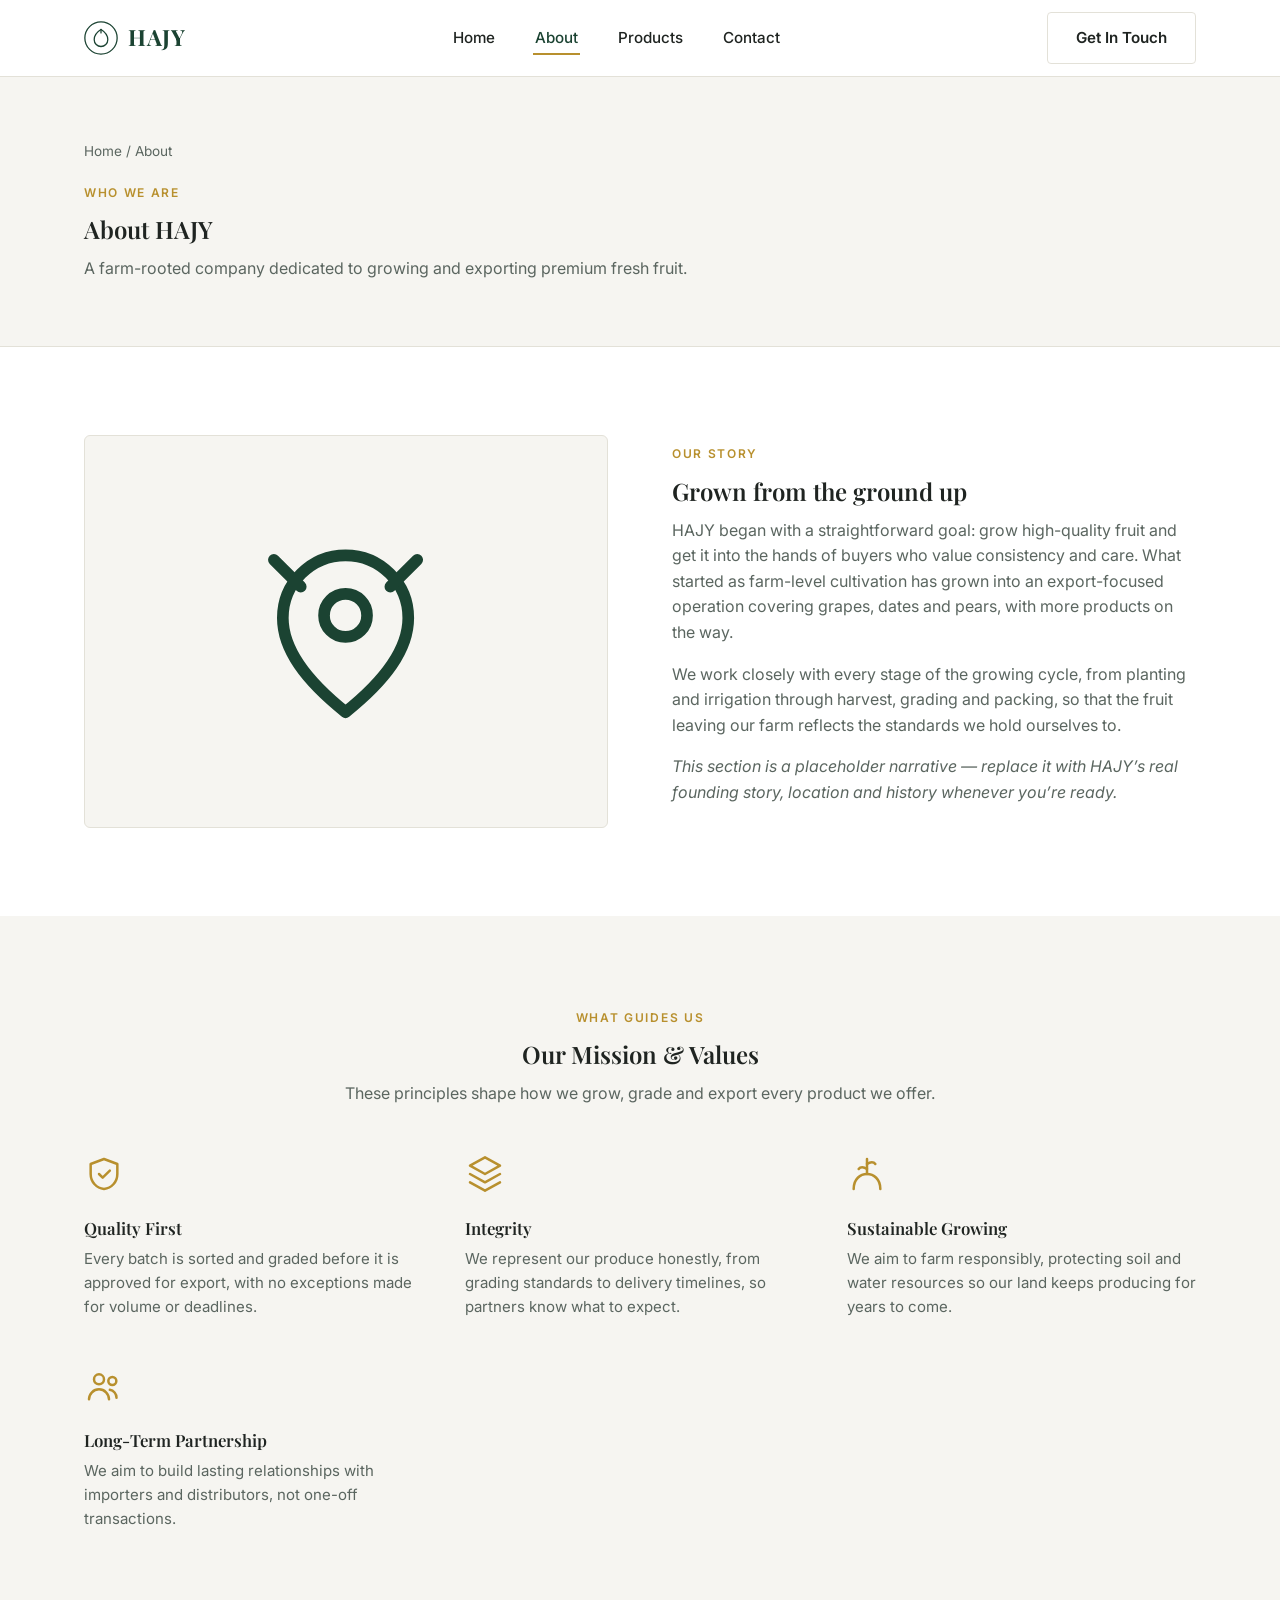
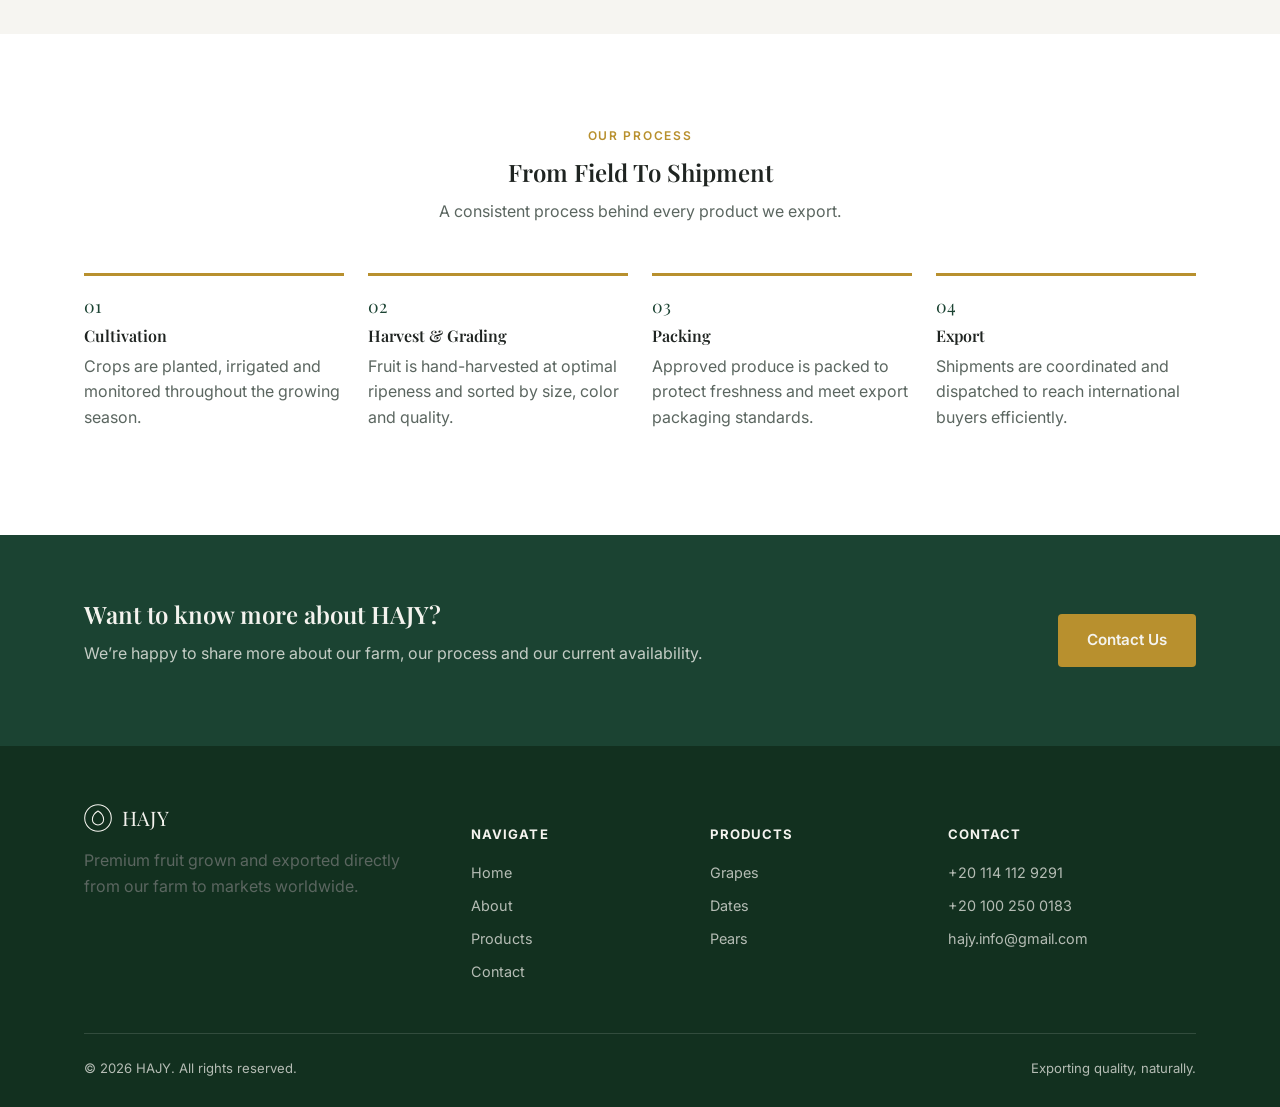
==== about.html @ 9b1b943a "Everything with placeholders" ====
<!DOCTYPE html>
<html lang="en">
<head>
<meta charset="UTF-8">
<meta name="viewport" content="width=device-width, initial-scale=1.0">
<title>About | HAJY</title>
<meta name="description" content="Learn about HAJY, a farm dedicated to growing and exporting premium grapes, dates and pears.">
<link rel="preconnect" href="https://fonts.googleapis.com">
<link href="https://fonts.googleapis.com/css2?family=Playfair+Display:wght@600;700&family=Inter:wght@400;500;600;700&display=swap" rel="stylesheet">
<link rel="stylesheet" href="css/styles.css">
</head>
<body>

<header class="site-header">
  <div class="container nav">
    <a href="index.html" class="brand">
      <svg class="brand-mark" viewBox="0 0 40 40" fill="none" xmlns="http://www.w3.org/2000/svg">
        <circle cx="20" cy="20" r="19" stroke="currentColor" stroke-width="1.5"/>
        <path d="M20 10c-5 3-8 7-8 12a8 8 0 0 0 16 0c0-5-3-9-8-12Z" stroke="currentColor" stroke-width="1.5" stroke-linejoin="round"/>
        <path d="M20 10v4" stroke="currentColor" stroke-width="1.5" stroke-linecap="round"/>
      </svg>
      HAJY
    </a>
    <nav>
      <ul class="nav-links">
        <li><a href="index.html">Home</a></li>
        <li><a href="about.html" aria-current="page">About</a></li>
        <li><a href="products.html">Products</a></li>
        <li><a href="contact.html">Contact</a></li>
      </ul>
    </nav>
    <div class="nav-cta">
      <a href="contact.html" class="btn btn-outline">Get In Touch</a>
      <button class="nav-toggle" aria-label="Toggle menu" aria-expanded="false">
        <span></span><span></span><span></span>
      </button>
    </div>
  </div>
</header>

<section class="page-header">
  <div class="container">
    <div class="breadcrumb"><a href="index.html">Home</a> / About</div>
    <span class="eyebrow">Who We Are</span>
    <h1>About HAJY</h1>
    <p>A farm-rooted company dedicated to growing and exporting premium fresh fruit.</p>
  </div>
</section>

<section class="section">
  <div class="container">
    <div class="split">
      <div class="split-art">
        <svg viewBox="0 0 24 24" fill="none" stroke="currentColor" stroke-width="1.3" stroke-linecap="round" stroke-linejoin="round">
          <path d="M12 21c4.5-3.6 7-7 7-10.5A7 7 0 0 0 5 10.5C5 14 7.5 17.4 12 21Z"/>
          <circle cx="12" cy="10.2" r="2.4"/>
          <path d="M4 4l3 3M20 4l-3 3"/>
        </svg>
      </div>
      <div>
        <span class="eyebrow">Our Story</span>
        <h2>Grown from the ground up</h2>
        <p>HAJY began with a straightforward goal: grow high-quality fruit and get it into the hands of buyers who value consistency and care. What started as farm-level cultivation has grown into an export-focused operation covering grapes, dates and pears, with more products on the way.</p>
        <p>We work closely with every stage of the growing cycle, from planting and irrigation through harvest, grading and packing, so that the fruit leaving our farm reflects the standards we hold ourselves to.</p>
        <p><em>This section is a placeholder narrative &mdash; replace it with HAJY&rsquo;s real founding story, location and history whenever you&rsquo;re ready.</em></p>
      </div>
    </div>
  </div>
</section>

<section class="section section--alt">
  <div class="container">
    <div class="section-head center">
      <span class="eyebrow">What Guides Us</span>
      <h2>Our Mission &amp; Values</h2>
      <p>These principles shape how we grow, grade and export every product we offer.</p>
    </div>

    <div class="feature-grid">
      <div class="feature">
        <svg class="feature-icon" viewBox="0 0 24 24" fill="none" stroke="currentColor" stroke-width="1.5" stroke-linecap="round" stroke-linejoin="round">
          <path d="M12 3 4 6v6c0 5 3.6 8.4 8 9 4.4-.6 8-4 8-9V6l-8-3Z"/>
          <path d="m9 12 2.2 2.2L15.5 10"/>
        </svg>
        <h4>Quality First</h4>
        <p>Every batch is sorted and graded before it is approved for export, with no exceptions made for volume or deadlines.</p>
      </div>
      <div class="feature">
        <svg class="feature-icon" viewBox="0 0 24 24" fill="none" stroke="currentColor" stroke-width="1.5" stroke-linecap="round" stroke-linejoin="round">
          <path d="M12 2 3 7l9 5 9-5-9-5Z"/>
          <path d="M3 12l9 5 9-5"/>
          <path d="M3 17l9 5 9-5"/>
        </svg>
        <h4>Integrity</h4>
        <p>We represent our produce honestly, from grading standards to delivery timelines, so partners know what to expect.</p>
      </div>
      <div class="feature">
        <svg class="feature-icon" viewBox="0 0 24 24" fill="none" stroke="currentColor" stroke-width="1.5" stroke-linecap="round" stroke-linejoin="round">
          <path d="M4 21c0-6 4-9 8-9s8 3 8 9"/>
          <path d="M12 12V3"/>
          <path d="M12 6c2-1.5 4-1.5 5 0"/>
          <path d="M12 9c-2-1.5-4-1.5-5 0"/>
        </svg>
        <h4>Sustainable Growing</h4>
        <p>We aim to farm responsibly, protecting soil and water resources so our land keeps producing for years to come.</p>
      </div>
      <div class="feature">
        <svg class="feature-icon" viewBox="0 0 24 24" fill="none" stroke="currentColor" stroke-width="1.5" stroke-linecap="round" stroke-linejoin="round">
          <circle cx="9" cy="8" r="3"/>
          <circle cx="17" cy="9" r="2.4"/>
          <path d="M3 20c0-3.3 2.7-6 6-6s6 2.7 6 6"/>
          <path d="M15.5 14.3c2.3.3 4 2.3 4 4.7"/>
        </svg>
        <h4>Long-Term Partnership</h4>
        <p>We aim to build lasting relationships with importers and distributors, not one-off transactions.</p>
      </div>
    </div>
  </div>
</section>

<section class="section">
  <div class="container">
    <div class="section-head center">
      <span class="eyebrow">Our Process</span>
      <h2>From Field To Shipment</h2>
      <p>A consistent process behind every product we export.</p>
    </div>

    <div class="timeline">
      <div class="timeline-item">
        <div class="timeline-year">01</div>
        <h4>Cultivation</h4>
        <p>Crops are planted, irrigated and monitored throughout the growing season.</p>
      </div>
      <div class="timeline-item">
        <div class="timeline-year">02</div>
        <h4>Harvest &amp; Grading</h4>
        <p>Fruit is hand-harvested at optimal ripeness and sorted by size, color and quality.</p>
      </div>
      <div class="timeline-item">
        <div class="timeline-year">03</div>
        <h4>Packing</h4>
        <p>Approved produce is packed to protect freshness and meet export packaging standards.</p>
      </div>
      <div class="timeline-item">
        <div class="timeline-year">04</div>
        <h4>Export</h4>
        <p>Shipments are coordinated and dispatched to reach international buyers efficiently.</p>
      </div>
    </div>
  </div>
</section>

<section class="cta-band">
  <div class="container flex">
    <div>
      <h2>Want to know more about HAJY?</h2>
      <p>We&rsquo;re happy to share more about our farm, our process and our current availability.</p>
    </div>
    <a href="contact.html" class="btn btn-primary">Contact Us</a>
  </div>
</section>

<footer class="site-footer">
  <div class="container">
    <div class="footer-grid">
      <div>
        <div class="footer-brand">
          <svg viewBox="0 0 40 40" fill="none" xmlns="http://www.w3.org/2000/svg">
            <circle cx="20" cy="20" r="19" stroke="currentColor" stroke-width="1.5"/>
            <path d="M20 10c-5 3-8 7-8 12a8 8 0 0 0 16 0c0-5-3-9-8-12Z" stroke="currentColor" stroke-width="1.5" stroke-linejoin="round"/>
          </svg>
          HAJY
        </div>
        <p>Premium fruit grown and exported directly from our farm to markets worldwide.</p>
      </div>
      <div>
        <h5>Navigate</h5>
        <ul>
          <li><a href="index.html">Home</a></li>
          <li><a href="about.html">About</a></li>
          <li><a href="products.html">Products</a></li>
          <li><a href="contact.html">Contact</a></li>
        </ul>
      </div>
      <div>
        <h5>Products</h5>
        <ul>
          <li><a href="products.html#grapes">Grapes</a></li>
          <li><a href="products.html#dates">Dates</a></li>
          <li><a href="products.html#pears">Pears</a></li>
        </ul>
      </div>
      <div>
        <h5>Contact</h5>
        <ul>
          <li><a href="tel:+201141129291">+20 114 112 9291</a></li>
          <li><a href="tel:+201002500183">+20 100 250 0183</a></li>
          <li><a href="mailto:hajy.info@gmail.com">hajy.info@gmail.com</a></li>
        </ul>
      </div>
    </div>
    <div class="footer-bottom">
      <span>&copy; <span data-year>2026</span> HAJY. All rights reserved.</span>
      <span>Exporting quality, naturally.</span>
    </div>
  </div>
</footer>

<script src="js/main.js"></script>
</body>
</html>
---- css/styles.css ----
/* HAJY — shared styles */

:root {
  --color-primary: #1b4332;
  --color-primary-light: #2d6a4f;
  --color-primary-dark: #12301f;
  --color-accent: #b8902e;
  --color-accent-light: #d4af5a;
  --color-bg: #ffffff;
  --color-bg-alt: #f6f5f1;
  --color-bg-dark: #12301f;
  --color-text: #1f2421;
  --color-text-muted: #5b6660;
  --color-text-inverse: #f4f3ee;
  --color-border: #e3e1d8;

  --font-heading: "Playfair Display", Georgia, serif;
  --font-body: "Inter", -apple-system, "Segoe UI", sans-serif;

  --max-width: 1160px;
  --radius: 4px;
}

@media (prefers-color-scheme: dark) {
  :root {
    --color-bg: #14201a;
    --color-bg-alt: #182720;
    --color-text: #eceae3;
    --color-text-muted: #a9b2ab;
    --color-border: #263a30;
  }
}

* {
  box-sizing: border-box;
}

html {
  scroll-behavior: smooth;
}

body {
  margin: 0;
  font-family: var(--font-body);
  color: var(--color-text);
  background: var(--color-bg);
  line-height: 1.6;
  -webkit-font-smoothing: antialiased;
}

h1, h2, h3, h4 {
  font-family: var(--font-heading);
  font-weight: 600;
  line-height: 1.25;
  margin: 0 0 0.5em;
  color: var(--color-text);
}

p {
  margin: 0 0 1em;
  color: var(--color-text-muted);
}

a {
  color: var(--color-primary-light);
  text-decoration: none;
}

img {
  max-width: 100%;
  display: block;
}

.container {
  max-width: var(--max-width);
  margin: 0 auto;
  padding: 0 24px;
}

.eyebrow {
  display: inline-block;
  font-size: 0.75rem;
  letter-spacing: 0.14em;
  text-transform: uppercase;
  color: var(--color-accent);
  font-weight: 600;
  margin-bottom: 12px;
}

.section {
  padding: 88px 0;
}

.section--alt {
  background: var(--color-bg-alt);
}

.section-head {
  max-width: 640px;
  margin: 0 0 48px;
}

.section-head.center {
  margin-left: auto;
  margin-right: auto;
  text-align: center;
}

/* Buttons */
.btn {
  display: inline-flex;
  align-items: center;
  gap: 8px;
  padding: 13px 28px;
  border-radius: var(--radius);
  font-weight: 600;
  font-size: 0.95rem;
  border: 1px solid transparent;
  cursor: pointer;
  transition: background 0.2s ease, color 0.2s ease, border-color 0.2s ease;
}

.btn-primary {
  background: var(--color-primary);
  color: var(--color-text-inverse);
}

.btn-primary:hover {
  background: var(--color-primary-dark);
}

.btn-outline {
  background: transparent;
  border-color: var(--color-border);
  color: var(--color-text);
}

.btn-outline:hover {
  border-color: var(--color-primary);
  color: var(--color-primary);
}

/* Header / Nav */
.site-header {
  position: sticky;
  top: 0;
  z-index: 50;
  background: rgba(255, 255, 255, 0.92);
  backdrop-filter: saturate(180%) blur(10px);
  border-bottom: 1px solid var(--color-border);
}

@media (prefers-color-scheme: dark) {
  .site-header {
    background: rgba(20, 32, 26, 0.92);
  }
}

.nav {
  display: flex;
  align-items: center;
  justify-content: space-between;
  height: 76px;
}

.brand {
  display: flex;
  align-items: center;
  gap: 10px;
  font-family: var(--font-heading);
  font-size: 1.4rem;
  font-weight: 700;
  color: var(--color-primary);
  letter-spacing: 0.03em;
}

.brand-mark {
  width: 34px;
  height: 34px;
  flex-shrink: 0;
}

.nav-links {
  display: flex;
  align-items: center;
  gap: 36px;
  list-style: none;
  margin: 0;
  padding: 0;
}

.nav-links a {
  color: var(--color-text);
  font-weight: 500;
  font-size: 0.95rem;
  padding: 6px 2px;
  border-bottom: 2px solid transparent;
  transition: border-color 0.2s ease, color 0.2s ease;
}

.nav-links a:hover,
.nav-links a[aria-current="page"] {
  color: var(--color-primary);
  border-color: var(--color-accent);
}

.nav-cta {
  display: flex;
  align-items: center;
  gap: 18px;
}

.nav-toggle {
  display: none;
  background: none;
  border: none;
  cursor: pointer;
  padding: 8px;
}

.nav-toggle span {
  display: block;
  width: 24px;
  height: 2px;
  background: var(--color-text);
  margin: 5px 0;
  transition: transform 0.2s ease, opacity 0.2s ease;
}

@media (max-width: 860px) {
  .nav-links {
    position: fixed;
    top: 76px;
    left: 0;
    right: 0;
    background: var(--color-bg);
    border-bottom: 1px solid var(--color-border);
    flex-direction: column;
    align-items: flex-start;
    gap: 0;
    padding: 8px 24px 20px;
    transform: translateY(-8px);
    opacity: 0;
    pointer-events: none;
    transition: opacity 0.2s ease, transform 0.2s ease;
  }

  .nav-links.is-open {
    opacity: 1;
    transform: translateY(0);
    pointer-events: auto;
  }

  .nav-links li {
    width: 100%;
    padding: 10px 0;
    border-bottom: 1px solid var(--color-border);
  }

  .nav-links li:last-child {
    border-bottom: none;
  }

  .nav-cta .btn-outline {
    display: none;
  }

  .nav-toggle {
    display: block;
  }
}

/* Hero */
.hero {
  padding: 96px 0 80px;
  background: linear-gradient(180deg, var(--color-bg-alt) 0%, var(--color-bg) 100%);
  border-bottom: 1px solid var(--color-border);
}

.hero-grid {
  display: grid;
  grid-template-columns: 1.1fr 0.9fr;
  gap: 56px;
  align-items: center;
}

@media (max-width: 860px) {
  .hero-grid {
    grid-template-columns: 1fr;
  }
}

.hero h1 {
  font-size: clamp(2.2rem, 4vw, 3.2rem);
  margin-bottom: 20px;
}

.hero p.lead {
  font-size: 1.1rem;
  max-width: 520px;
}

.hero-actions {
  display: flex;
  gap: 16px;
  margin-top: 32px;
  flex-wrap: wrap;
}

.hero-art {
  position: relative;
  display: flex;
  align-items: center;
  justify-content: center;
  aspect-ratio: 1 / 1;
  background: var(--color-primary);
  border-radius: 8px;
  overflow: hidden;
}

.hero-art svg {
  width: 72%;
  height: 72%;
}

.stat-row {
  display: grid;
  grid-template-columns: repeat(3, 1fr);
  gap: 24px;
  margin-top: 56px;
  padding-top: 40px;
  border-top: 1px solid var(--color-border);
}

.stat-num {
  font-family: var(--font-heading);
  font-size: 2rem;
  color: var(--color-primary);
  margin-bottom: 4px;
}

.stat-label {
  font-size: 0.85rem;
  color: var(--color-text-muted);
  text-transform: uppercase;
  letter-spacing: 0.06em;
}

/* Category / product cards */
.card-grid {
  display: grid;
  grid-template-columns: repeat(3, 1fr);
  gap: 28px;
}

@media (max-width: 960px) {
  .card-grid {
    grid-template-columns: repeat(2, 1fr);
  }
}

@media (max-width: 640px) {
  .card-grid {
    grid-template-columns: 1fr;
  }
}

.category-card {
  background: var(--color-bg);
  border: 1px solid var(--color-border);
  border-radius: 6px;
  padding: 32px 28px;
  transition: transform 0.2s ease, box-shadow 0.2s ease;
}

.category-card:hover {
  transform: translateY(-4px);
  box-shadow: 0 16px 32px -20px rgba(18, 48, 31, 0.35);
}

.category-icon {
  width: 48px;
  height: 48px;
  margin-bottom: 20px;
  color: var(--color-primary);
}

.category-card h3 {
  font-size: 1.25rem;
  margin-bottom: 10px;
}

.category-card ul {
  margin: 16px 0 0;
  padding: 0;
  list-style: none;
}

.category-card ul li {
  font-size: 0.92rem;
  color: var(--color-text-muted);
  padding: 6px 0;
  border-top: 1px solid var(--color-border);
}

.category-card ul li:first-child {
  border-top: none;
}

.tag-link {
  display: inline-flex;
  align-items: center;
  gap: 6px;
  margin-top: 20px;
  font-weight: 600;
  font-size: 0.9rem;
  color: var(--color-primary);
}

/* Values / features */
.feature-grid {
  display: grid;
  grid-template-columns: repeat(3, 1fr);
  gap: 32px;
}

@media (max-width: 860px) {
  .feature-grid {
    grid-template-columns: 1fr;
  }
}

.feature {
  padding-left: 0;
}

.feature-icon {
  width: 40px;
  height: 40px;
  color: var(--color-accent);
  margin-bottom: 16px;
}

.feature h4 {
  font-size: 1.05rem;
  margin-bottom: 8px;
}

.feature p {
  font-size: 0.94rem;
}

/* Two column content block */
.split {
  display: grid;
  grid-template-columns: 1fr 1fr;
  gap: 64px;
  align-items: center;
}

@media (max-width: 860px) {
  .split {
    grid-template-columns: 1fr;
    gap: 32px;
  }
}

.split-art {
  background: var(--color-bg-alt);
  border: 1px solid var(--color-border);
  border-radius: 6px;
  aspect-ratio: 4 / 3;
  display: flex;
  align-items: center;
  justify-content: center;
}

.split-art svg {
  width: 55%;
  height: 55%;
  color: var(--color-primary);
}

/* Product detail sections on Products page */
.product-section {
  padding: 72px 0;
  border-bottom: 1px solid var(--color-border);
}

.product-section:last-of-type {
  border-bottom: none;
}

.product-header {
  display: flex;
  align-items: flex-end;
  justify-content: space-between;
  gap: 24px;
  margin-bottom: 36px;
  flex-wrap: wrap;
}

.product-header .icon-badge {
  width: 56px;
  height: 56px;
  border-radius: 50%;
  background: var(--color-bg-alt);
  color: var(--color-primary);
  display: flex;
  align-items: center;
  justify-content: center;
  margin-bottom: 14px;
}

.product-header .icon-badge svg {
  width: 28px;
  height: 28px;
}

.variety-grid {
  display: grid;
  grid-template-columns: repeat(4, 1fr);
  gap: 20px;
}

@media (max-width: 960px) {
  .variety-grid {
    grid-template-columns: repeat(2, 1fr);
  }
}

@media (max-width: 560px) {
  .variety-grid {
    grid-template-columns: 1fr;
  }
}

.variety-card {
  border: 1px solid var(--color-border);
  border-radius: 6px;
  padding: 20px;
  background: var(--color-bg);
}

.variety-swatch {
  width: 100%;
  height: 6px;
  border-radius: 3px;
  margin-bottom: 16px;
}

.variety-card h4 {
  font-size: 1rem;
  margin-bottom: 6px;
}

.variety-card p {
  font-size: 0.88rem;
  margin-bottom: 12px;
}

.variety-meta {
  display: flex;
  justify-content: space-between;
  font-size: 0.78rem;
  color: var(--color-text-muted);
  text-transform: uppercase;
  letter-spacing: 0.04em;
  border-top: 1px solid var(--color-border);
  padding-top: 10px;
}

.note-panel {
  margin-top: 48px;
  padding: 24px 28px;
  background: var(--color-bg-alt);
  border: 1px dashed var(--color-border);
  border-radius: 6px;
  font-size: 0.92rem;
}

.note-panel strong {
  color: var(--color-text);
}

/* Contact page */
.contact-grid {
  display: grid;
  grid-template-columns: 0.9fr 1.1fr;
  gap: 56px;
}

@media (max-width: 860px) {
  .contact-grid {
    grid-template-columns: 1fr;
  }
}

.contact-card {
  display: flex;
  gap: 16px;
  padding: 22px 0;
  border-bottom: 1px solid var(--color-border);
}

.contact-card:last-child {
  border-bottom: none;
}

.contact-icon {
  width: 42px;
  height: 42px;
  flex-shrink: 0;
  border-radius: 50%;
  background: var(--color-bg-alt);
  color: var(--color-primary);
  display: flex;
  align-items: center;
  justify-content: center;
}

.contact-icon svg {
  width: 20px;
  height: 20px;
}

.contact-card h4 {
  font-size: 0.95rem;
  margin-bottom: 4px;
}

.contact-card a,
.contact-card span {
  font-size: 0.95rem;
  color: var(--color-text-muted);
}

.contact-card a {
  color: var(--color-text);
  font-weight: 500;
}

.contact-card a:hover {
  color: var(--color-primary);
}

form.contact-form {
  background: var(--color-bg-alt);
  border: 1px solid var(--color-border);
  border-radius: 6px;
  padding: 36px;
}

.form-row {
  display: grid;
  grid-template-columns: 1fr 1fr;
  gap: 18px;
  margin-bottom: 18px;
}

@media (max-width: 520px) {
  .form-row {
    grid-template-columns: 1fr;
  }
}

.field {
  display: flex;
  flex-direction: column;
  gap: 6px;
  margin-bottom: 18px;
}

.field label {
  font-size: 0.82rem;
  font-weight: 600;
  color: var(--color-text);
}

.field input,
.field select,
.field textarea {
  font-family: var(--font-body);
  font-size: 0.95rem;
  padding: 11px 13px;
  border: 1px solid var(--color-border);
  border-radius: var(--radius);
  background: var(--color-bg);
  color: var(--color-text);
}

.field input:focus,
.field select:focus,
.field textarea:focus {
  outline: none;
  border-color: var(--color-primary);
}

.form-note {
  font-size: 0.82rem;
  color: var(--color-text-muted);
  margin-top: 14px;
}

.map-placeholder {
  border: 1px solid var(--color-border);
  border-radius: 6px;
  background: var(--color-bg-alt);
  aspect-ratio: 16/7;
  display: flex;
  align-items: center;
  justify-content: center;
  color: var(--color-text-muted);
  font-size: 0.85rem;
  margin-top: 40px;
}

/* CTA band */
.cta-band {
  background: var(--color-primary);
  color: var(--color-text-inverse);
  padding: 64px 0;
}

.cta-band h2 {
  color: var(--color-text-inverse);
}

.cta-band p {
  color: rgba(244, 243, 238, 0.78);
}

.cta-band .flex {
  display: flex;
  align-items: center;
  justify-content: space-between;
  gap: 24px;
  flex-wrap: wrap;
}

.cta-band .btn-primary {
  background: var(--color-accent);
}

.cta-band .btn-primary:hover {
  background: var(--color-accent-light);
}

/* Timeline (About page) */
.timeline {
  display: grid;
  grid-template-columns: repeat(4, 1fr);
  gap: 24px;
}

@media (max-width: 860px) {
  .timeline {
    grid-template-columns: repeat(2, 1fr);
  }
}

@media (max-width: 520px) {
  .timeline {
    grid-template-columns: 1fr;
  }
}

.timeline-item {
  border-top: 3px solid var(--color-accent);
  padding-top: 16px;
}

.timeline-year {
  font-family: var(--font-heading);
  font-size: 1.1rem;
  color: var(--color-primary);
  margin-bottom: 6px;
}

/* Footer */
.site-footer {
  background: var(--color-bg-dark);
  color: rgba(244, 243, 238, 0.72);
  padding: 56px 0 28px;
}

.footer-grid {
  display: grid;
  grid-template-columns: 1.4fr 0.8fr 0.8fr 1fr;
  gap: 40px;
  margin-bottom: 40px;
}

@media (max-width: 860px) {
  .footer-grid {
    grid-template-columns: 1fr 1fr;
  }
}

@media (max-width: 520px) {
  .footer-grid {
    grid-template-columns: 1fr;
  }
}

.footer-brand {
  display: flex;
  align-items: center;
  gap: 10px;
  font-family: var(--font-heading);
  font-size: 1.25rem;
  color: var(--color-text-inverse);
  margin-bottom: 14px;
}

.footer-brand svg {
  width: 28px;
  height: 28px;
}

.site-footer h5 {
  color: var(--color-text-inverse);
  font-size: 0.82rem;
  text-transform: uppercase;
  letter-spacing: 0.08em;
  margin-bottom: 16px;
}

.site-footer ul {
  list-style: none;
  margin: 0;
  padding: 0;
}

.site-footer li {
  margin-bottom: 10px;
  font-size: 0.9rem;
}

.site-footer a {
  color: rgba(244, 243, 238, 0.72);
}

.site-footer a:hover {
  color: var(--color-text-inverse);
}

.footer-bottom {
  border-top: 1px solid rgba(244, 243, 238, 0.14);
  padding-top: 24px;
  display: flex;
  justify-content: space-between;
  gap: 16px;
  flex-wrap: wrap;
  font-size: 0.82rem;
}

/* Page header (About / Products / Contact) */
.page-header {
  padding: 64px 0 48px;
  background: var(--color-bg-alt);
  border-bottom: 1px solid var(--color-border);
}

.page-header h1 {
  margin-bottom: 12px;
}

.breadcrumb {
  font-size: 0.85rem;
  color: var(--color-text-muted);
  margin-bottom: 16px;
}

.breadcrumb a {
  color: var(--color-text-muted);
}

.breadcrumb a:hover {
  color: var(--color-primary);
}
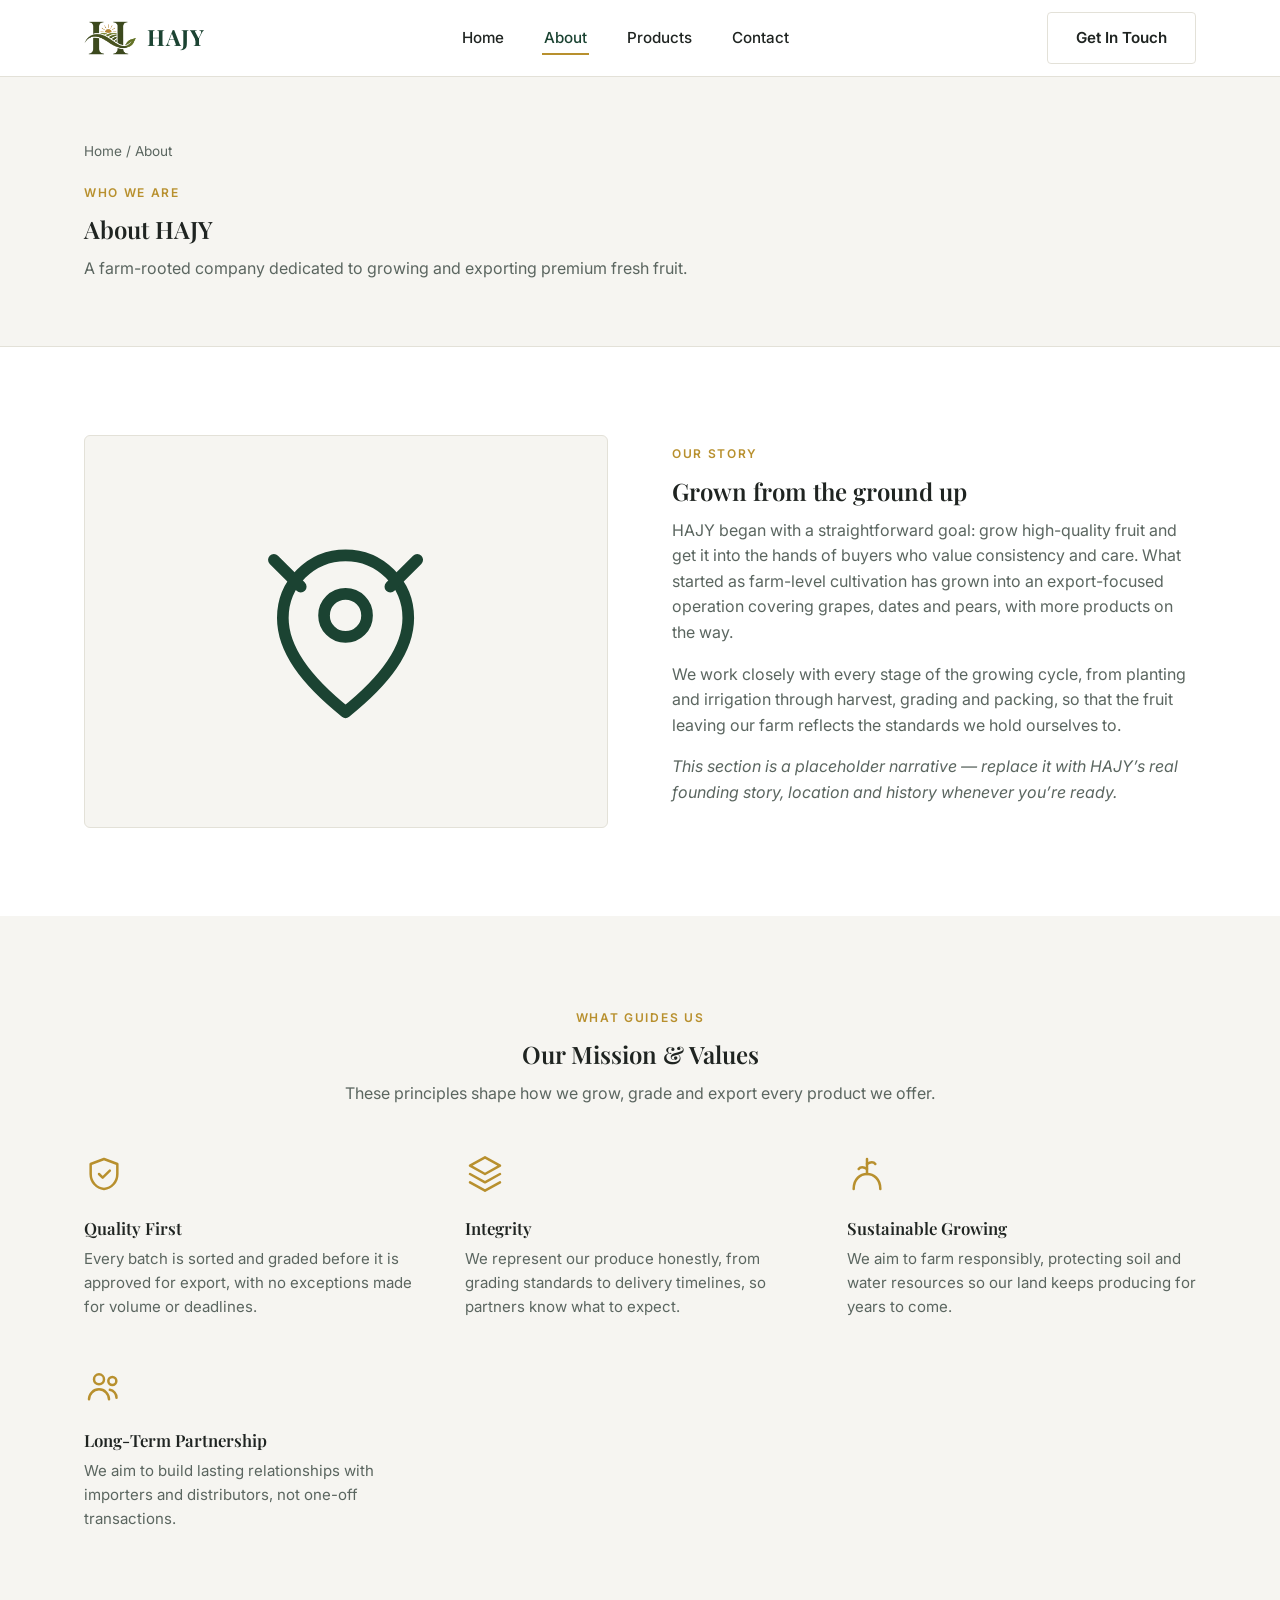
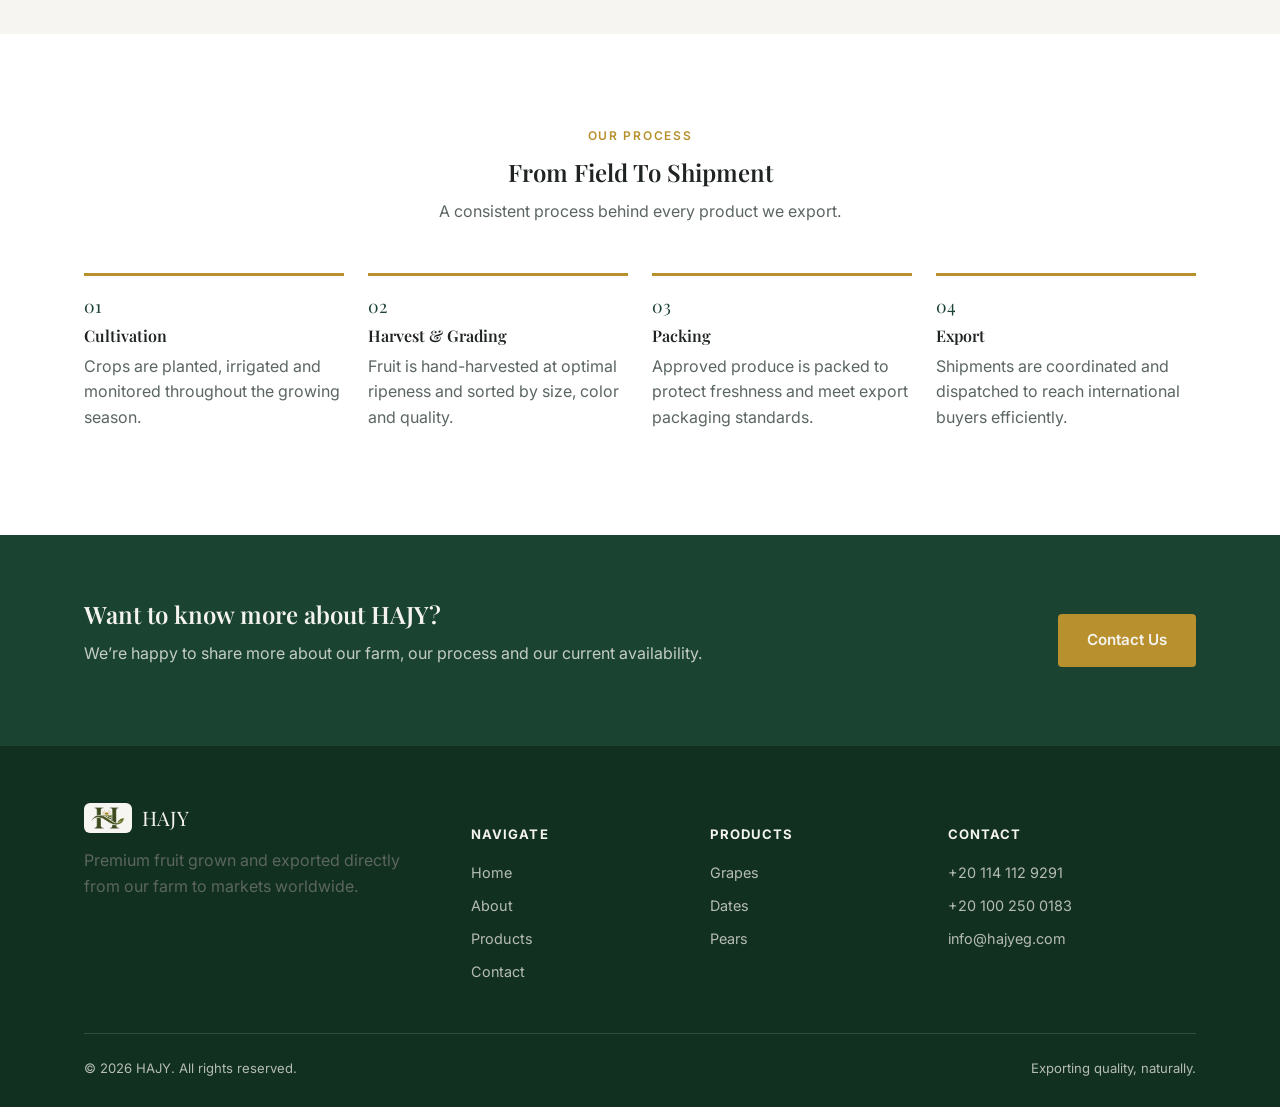
==== commit ea5e4538: "Logo and removing placeholders" ====
--- a/about.html
+++ b/about.html
@@ -7,6 +7,7 @@
 <meta name="description" content="Learn about HAJY, a farm dedicated to growing and exporting premium grapes, dates and pears.">
 <link rel="preconnect" href="https://fonts.googleapis.com">
 <link href="https://fonts.googleapis.com/css2?family=Playfair+Display:wght@600;700&family=Inter:wght@400;500;600;700&display=swap" rel="stylesheet">
+<link rel="icon" type="image/png" href="images/favicon.png">
 <link rel="stylesheet" href="css/styles.css">
 </head>
 <body>
@@ -14,11 +15,7 @@
 <header class="site-header">
   <div class="container nav">
     <a href="index.html" class="brand">
-      <svg class="brand-mark" viewBox="0 0 40 40" fill="none" xmlns="http://www.w3.org/2000/svg">
-        <circle cx="20" cy="20" r="19" stroke="currentColor" stroke-width="1.5"/>
-        <path d="M20 10c-5 3-8 7-8 12a8 8 0 0 0 16 0c0-5-3-9-8-12Z" stroke="currentColor" stroke-width="1.5" stroke-linejoin="round"/>
-        <path d="M20 10v4" stroke="currentColor" stroke-width="1.5" stroke-linecap="round"/>
-      </svg>
+      <img src="images/logo-mark.png" alt="HAJY logo" class="brand-mark">
       HAJY
     </a>
     <nav>
@@ -166,10 +163,7 @@
     <div class="footer-grid">
       <div>
         <div class="footer-brand">
-          <svg viewBox="0 0 40 40" fill="none" xmlns="http://www.w3.org/2000/svg">
-            <circle cx="20" cy="20" r="19" stroke="currentColor" stroke-width="1.5"/>
-            <path d="M20 10c-5 3-8 7-8 12a8 8 0 0 0 16 0c0-5-3-9-8-12Z" stroke="currentColor" stroke-width="1.5" stroke-linejoin="round"/>
-          </svg>
+          <span class="footer-mark-badge"><img src="images/logo-mark.png" alt="HAJY logo"></span>
           HAJY
         </div>
         <p>Premium fruit grown and exported directly from our farm to markets worldwide.</p>
@@ -196,7 +190,7 @@
         <ul>
           <li><a href="tel:+201141129291">+20 114 112 9291</a></li>
           <li><a href="tel:+201002500183">+20 100 250 0183</a></li>
-          <li><a href="mailto:hajy.info@gmail.com">hajy.info@gmail.com</a></li>
+          <li><a href="mailto:info@hajyeg.com">info@hajyeg.com</a></li>
         </ul>
       </div>
     </div>
--- a/css/styles.css
+++ b/css/styles.css
@@ -175,9 +175,10 @@
 }
 
 .brand-mark {
-  width: 34px;
   height: 34px;
+  width: auto;
   flex-shrink: 0;
+  display: block;
 }
 
 .nav-links {
@@ -713,6 +714,7 @@
   color: var(--color-text-muted);
   font-size: 0.85rem;
   margin-top: 40px;
+  overflow: hidden;
 }
 
 /* CTA band */
@@ -813,9 +815,19 @@
   margin-bottom: 14px;
 }
 
-.footer-brand svg {
-  width: 28px;
-  height: 28px;
+.footer-mark-badge {
+  display: inline-flex;
+  align-items: center;
+  background: var(--color-bg-alt);
+  border-radius: 6px;
+  padding: 4px 7px;
+  flex-shrink: 0;
+}
+
+.footer-mark-badge img {
+  height: 22px;
+  width: auto;
+  display: block;
 }
 
 .site-footer h5 {
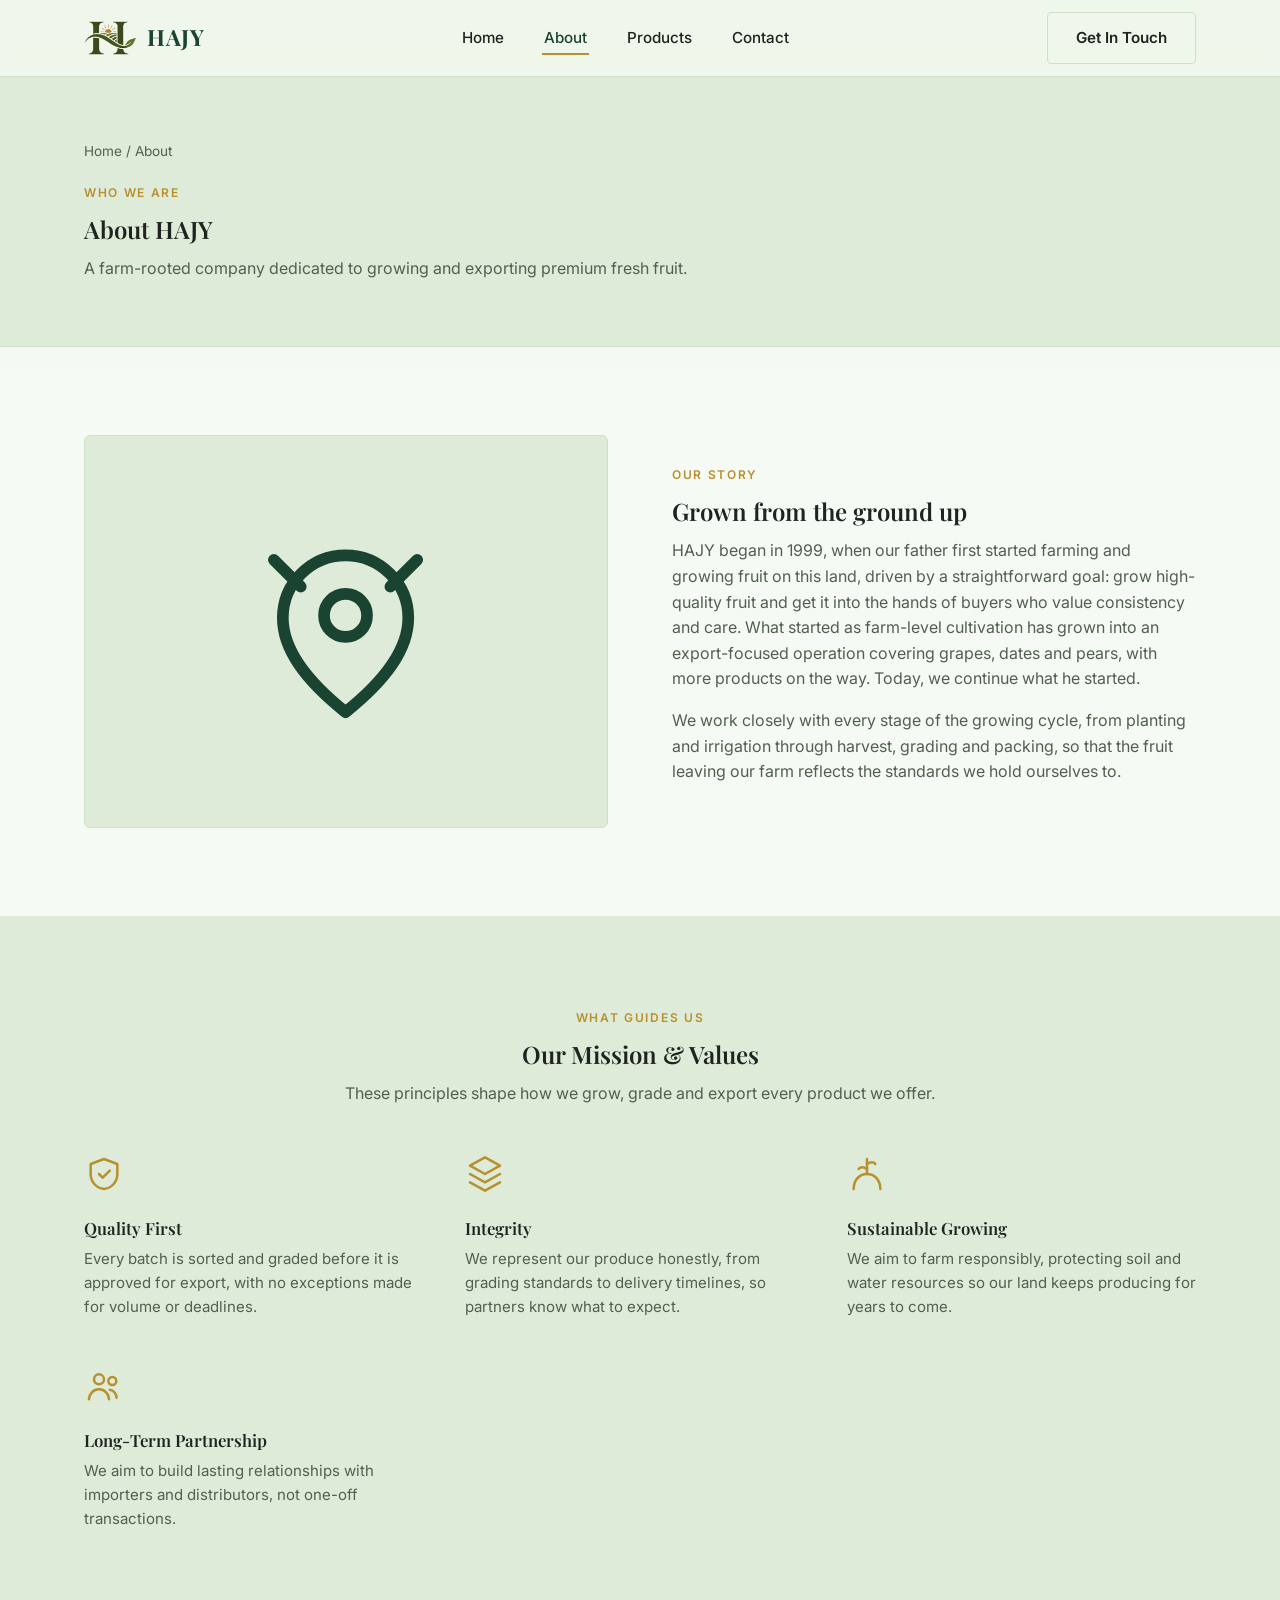
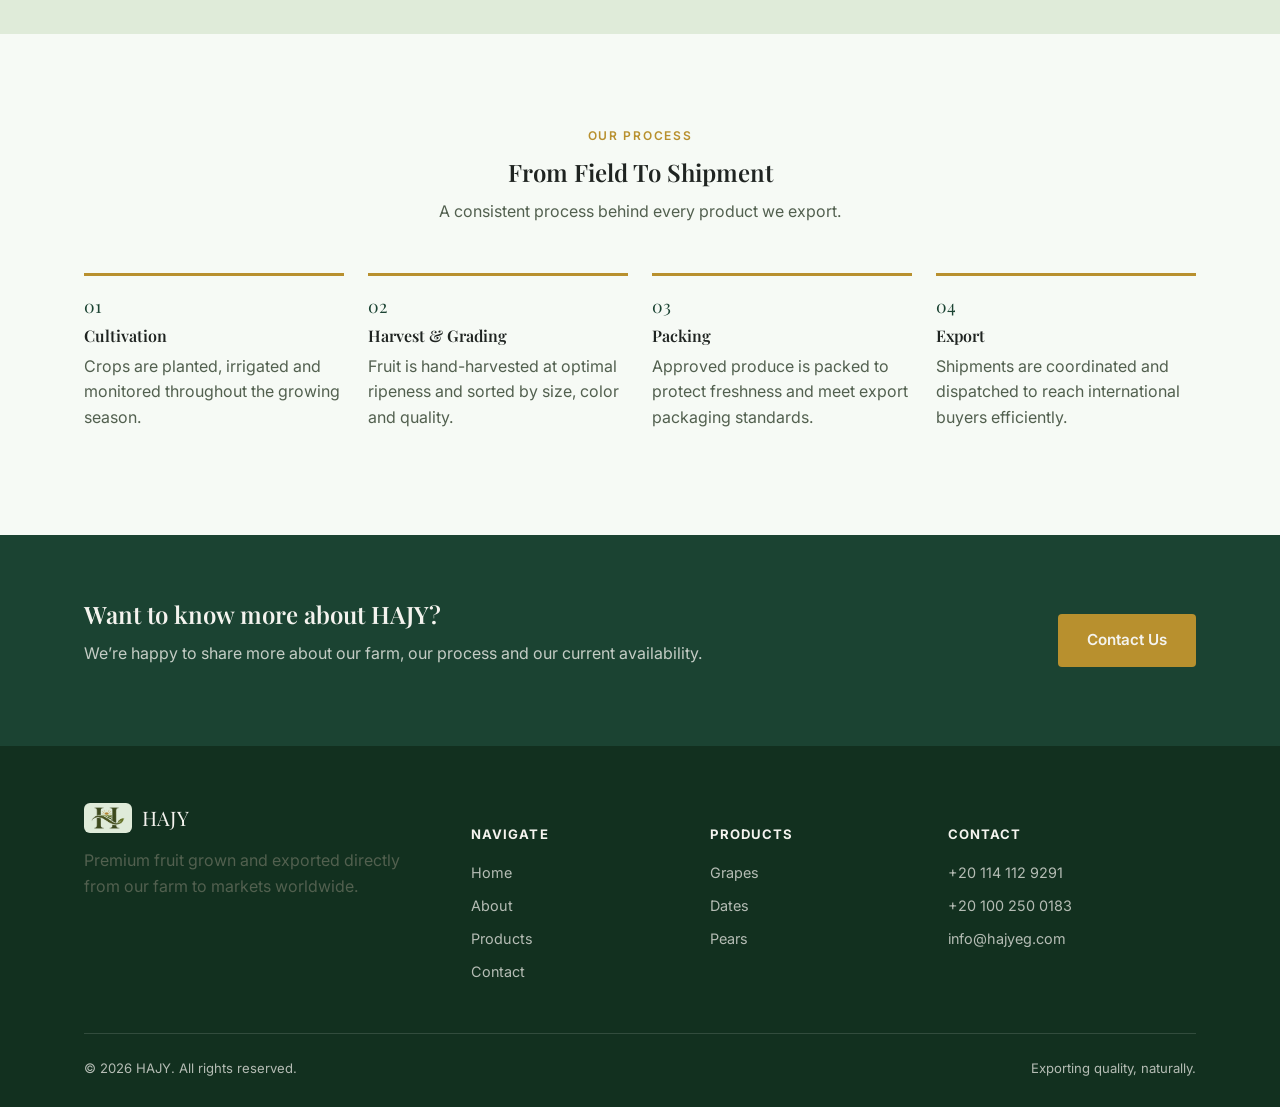
==== commit 9f1529b8: "colors" ====
--- a/about.html
+++ b/about.html
@@ -57,9 +57,8 @@
       <div>
         <span class="eyebrow">Our Story</span>
         <h2>Grown from the ground up</h2>
-        <p>HAJY began with a straightforward goal: grow high-quality fruit and get it into the hands of buyers who value consistency and care. What started as farm-level cultivation has grown into an export-focused operation covering grapes, dates and pears, with more products on the way.</p>
+        <p>HAJY began in 1999, when our father first started farming and growing fruit on this land, driven by a straightforward goal: grow high-quality fruit and get it into the hands of buyers who value consistency and care. What started as farm-level cultivation has grown into an export-focused operation covering grapes, dates and pears, with more products on the way. Today, we continue what he started.</p>
         <p>We work closely with every stage of the growing cycle, from planting and irrigation through harvest, grading and packing, so that the fruit leaving our farm reflects the standards we hold ourselves to.</p>
-        <p><em>This section is a placeholder narrative &mdash; replace it with HAJY&rsquo;s real founding story, location and history whenever you&rsquo;re ready.</em></p>
       </div>
     </div>
   </div>
--- a/css/styles.css
+++ b/css/styles.css
@@ -1,4 +1,4 @@
-/* HAJY — shared styles */
+/* HAJY shared styles */
 
 :root {
   --color-primary: #1b4332;
@@ -6,13 +6,14 @@
   --color-primary-dark: #12301f;
   --color-accent: #b8902e;
   --color-accent-light: #d4af5a;
-  --color-bg: #ffffff;
-  --color-bg-alt: #f6f5f1;
+  --color-bg: #f6faf5;
+  --color-bg-alt: #dfebd9;
+  --color-bg-soft: #eef5ea;
   --color-bg-dark: #12301f;
   --color-text: #1f2421;
-  --color-text-muted: #5b6660;
+  --color-text-muted: #52604f;
   --color-text-inverse: #f4f3ee;
-  --color-border: #e3e1d8;
+  --color-border: #cfe0c8;
 
   --font-heading: "Playfair Display", Georgia, serif;
   --font-body: "Inter", -apple-system, "Segoe UI", sans-serif;
@@ -25,6 +26,7 @@
   :root {
     --color-bg: #14201a;
     --color-bg-alt: #182720;
+    --color-bg-soft: #182720;
     --color-text: #eceae3;
     --color-text-muted: #a9b2ab;
     --color-border: #263a30;
@@ -43,9 +45,15 @@
   margin: 0;
   font-family: var(--font-body);
   color: var(--color-text);
-  background: var(--color-bg);
+  background: linear-gradient(180deg, #e4efdd 0%, var(--color-bg) 380px, var(--color-bg) 100%);
   line-height: 1.6;
   -webkit-font-smoothing: antialiased;
+}
+
+@media (prefers-color-scheme: dark) {
+  body {
+    background: var(--color-bg);
+  }
 }
 
 h1, h2, h3, h4 {
@@ -145,7 +153,7 @@
   position: sticky;
   top: 0;
   z-index: 50;
-  background: rgba(255, 255, 255, 0.92);
+  background: rgba(240, 247, 237, 0.92);
   backdrop-filter: saturate(180%) blur(10px);
   border-bottom: 1px solid var(--color-border);
 }
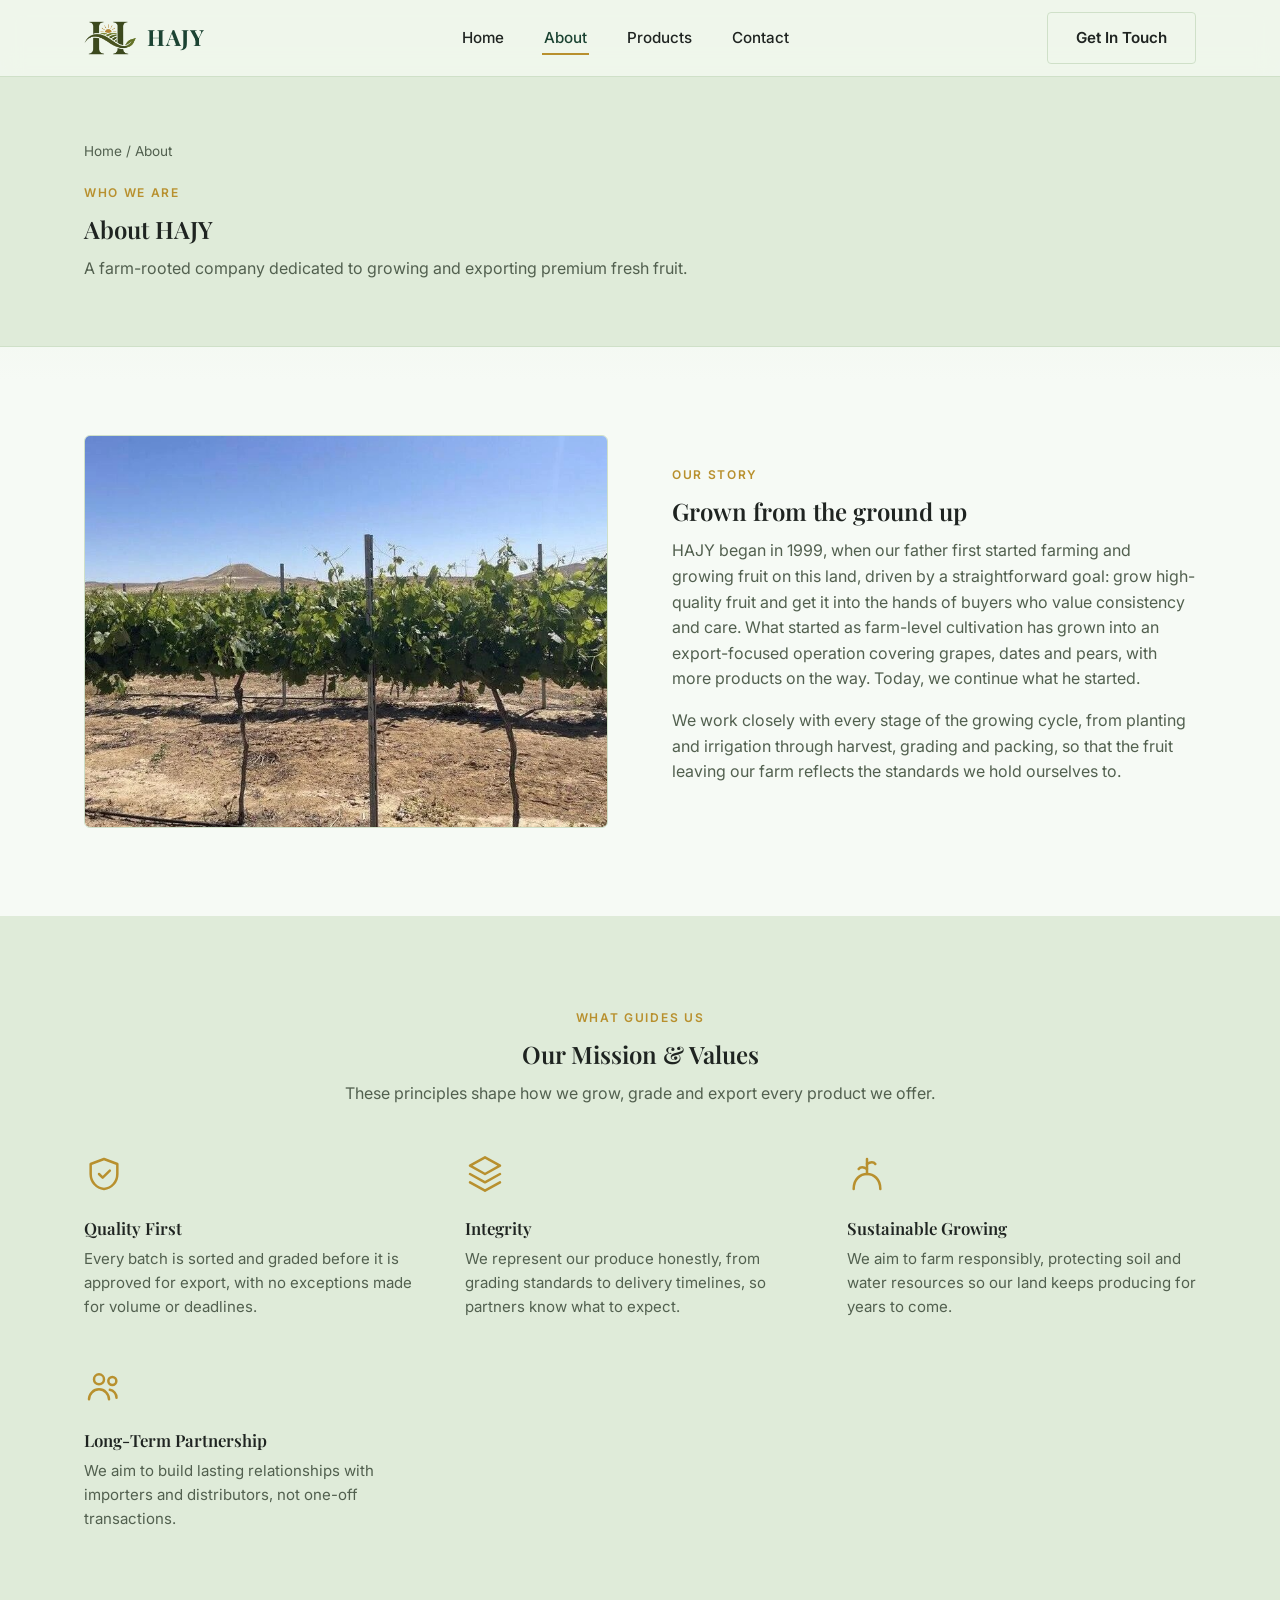
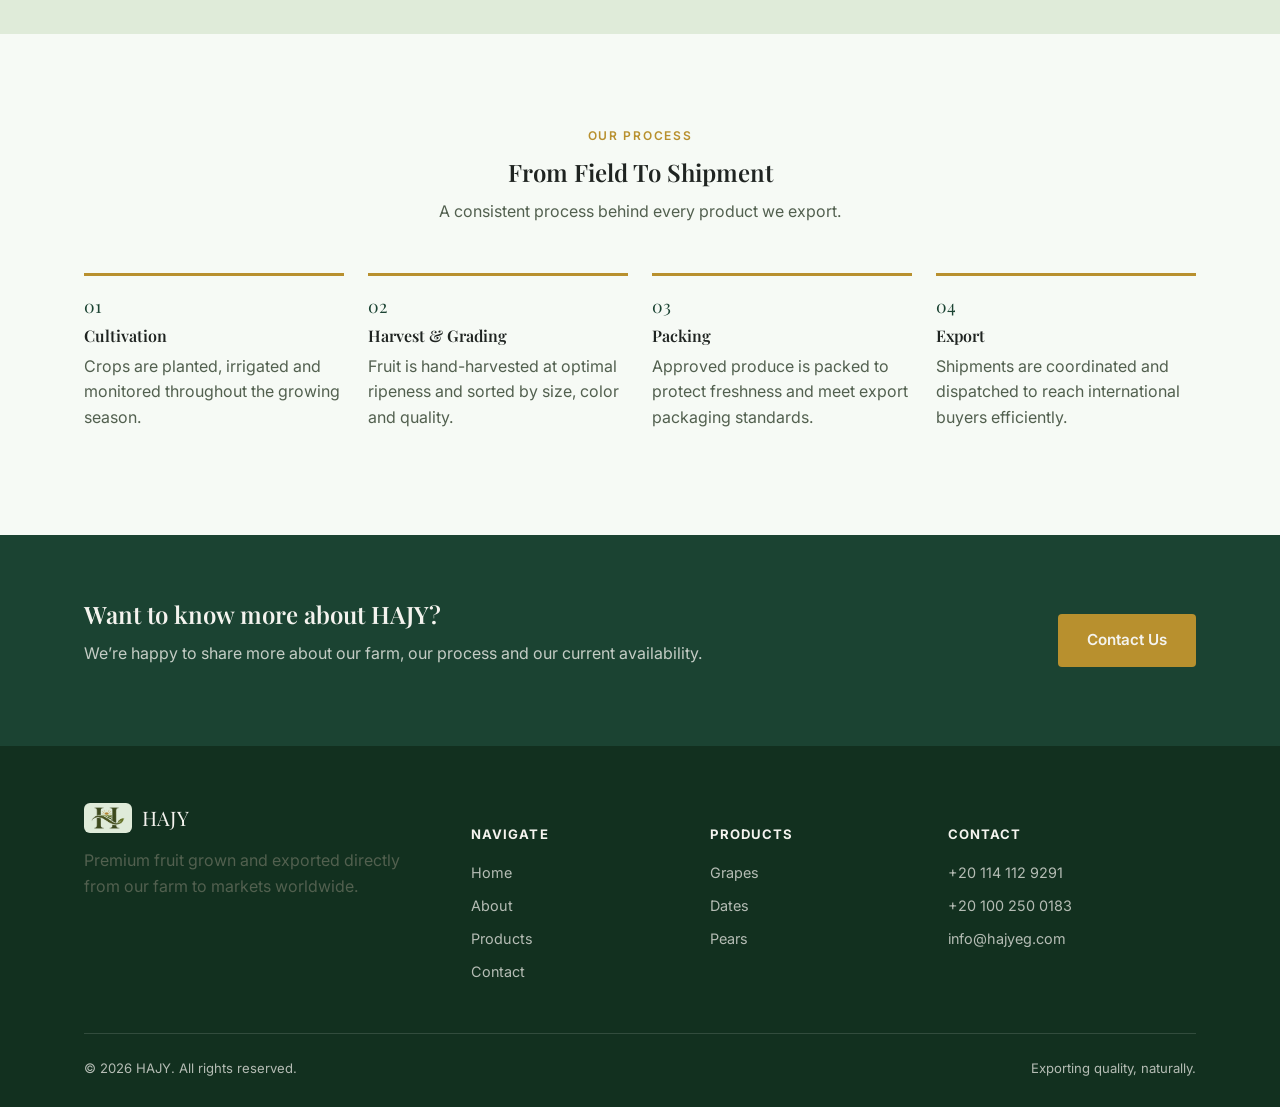
==== commit a0bd47f2: "pics" ====
--- a/about.html
+++ b/about.html
@@ -48,11 +48,7 @@
   <div class="container">
     <div class="split">
       <div class="split-art">
-        <svg viewBox="0 0 24 24" fill="none" stroke="currentColor" stroke-width="1.3" stroke-linecap="round" stroke-linejoin="round">
-          <path d="M12 21c4.5-3.6 7-7 7-10.5A7 7 0 0 0 5 10.5C5 14 7.5 17.4 12 21Z"/>
-          <circle cx="12" cy="10.2" r="2.4"/>
-          <path d="M4 4l3 3M20 4l-3 3"/>
-        </svg>
+        <img src="images/farm-desert-vines.jpg" alt="Young grapevines growing on the HAJY farm">
       </div>
       <div>
         <span class="eyebrow">Our Story</span>
--- a/css/styles.css
+++ b/css/styles.css
@@ -327,9 +327,11 @@
   overflow: hidden;
 }
 
-.hero-art svg {
-  width: 72%;
-  height: 72%;
+.hero-art img {
+  width: 100%;
+  height: 100%;
+  object-fit: cover;
+  display: block;
 }
 
 .stat-row {
@@ -482,12 +484,20 @@
   display: flex;
   align-items: center;
   justify-content: center;
+  overflow: hidden;
 }
 
 .split-art svg {
   width: 55%;
   height: 55%;
   color: var(--color-primary);
+}
+
+.split-art img {
+  width: 100%;
+  height: 100%;
+  object-fit: cover;
+  display: block;
 }
 
 /* Product detail sections on Products page */
